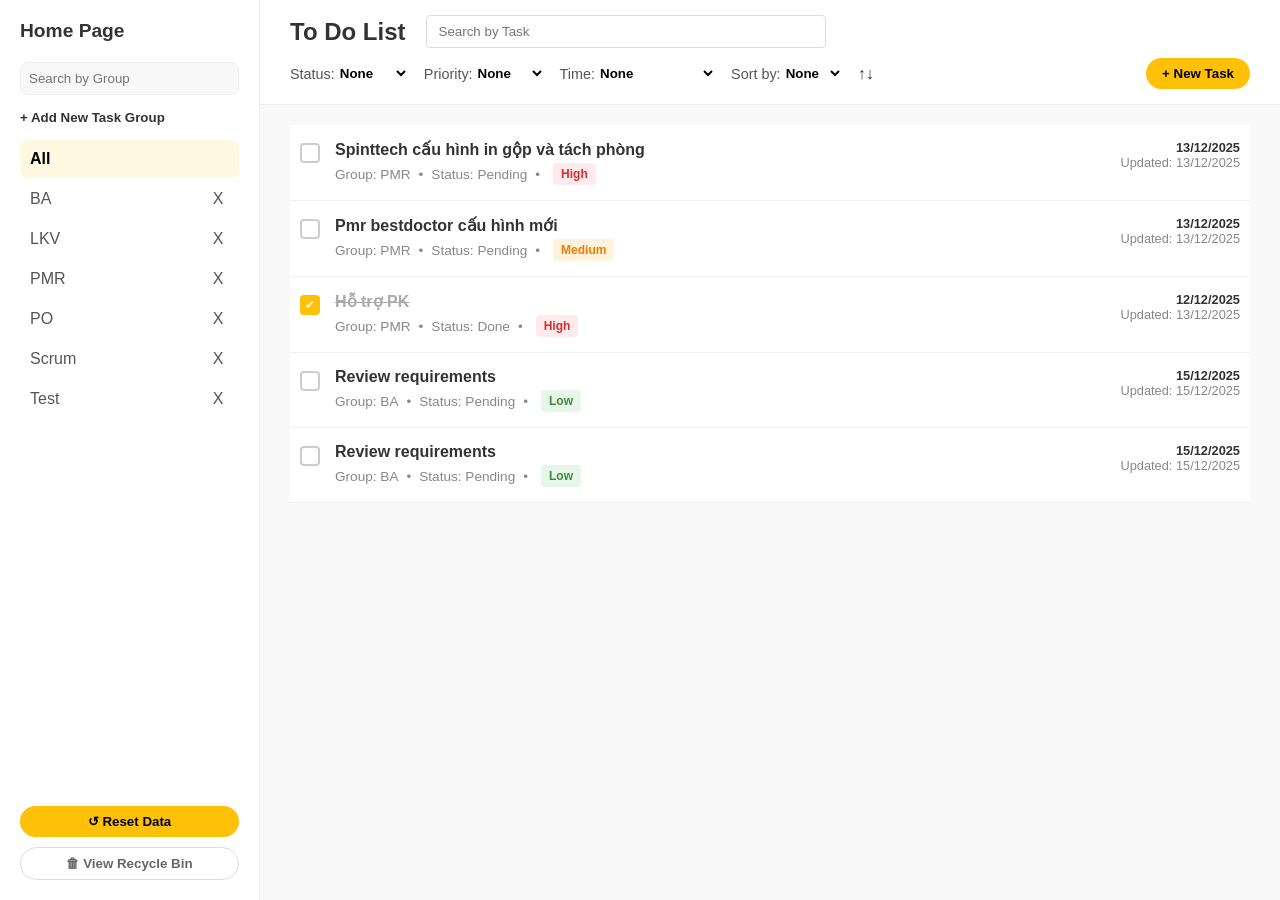
==== index.html @ d9d5146f "Rename demo.html to index.html" ====
<!DOCTYPE html>
<html lang="en">

<head>
    <meta charset="UTF-8">
    <meta name="viewport" content="width=device-width, initial-scale=1.0">
    <title>Demo</title>
    <link rel="stylesheet" href="demo.css">
</head>

<body>
    <aside class="sidebar">
        <div class="brand">
            <span>Home Page</span>
        </div>

        <div class="sidebar-search">
            <input type="text" id="groupSearchInput" placeholder="Search by Group">
        </div>

        <button class="add-group-btn" onclick="openGroupModal()">+ Add New Task Group</button>

        <ul class="group-list" id="groupList">
        </ul>

        <div class="deleted-tasks-btn">
            <button class="btn btn-yellow" style="width: 100%;" onclick="resetAllData()">↺ Reset Data</button>
        </div>

        <div class="deleted-tasks-btn" style="margin-top: 10px;">
            <button class="btn btn-outline" style="width: 100%;" onclick="openRecycleBin()">🗑 View Recycle Bin</button>
        </div>

        <div class="modal-overlay" id="recycleBinModal">
            <div class="modal" style="width: 500px; max-height: 80vh; display: flex; flex-direction: column;">
                <h3>Recycle Bin</h3>
                <div id="recycleBinList"
                    style="flex-grow: 1; overflow-y: auto; margin-bottom: 15px; border-radius: 8px; padding: 10px;">
                </div>
                <div class="modal-actions">
                    <button class="btn btn-red" onclick="deleteAllBinData()">Delete All</button>
                    <button class="btn btn-outline" onclick="closeRecycleBin()">Close</button>
                </div>
            </div>
        </div>
        <div class="modal-overlay" id="confirmationModal">
            <div class="modal" style="width: 400px; display: flex; flex-direction: column;">
                <h3>Confirm Action</h3>
                <div id="confirmationMessage" style="margin-bottom: 20px; color: #555; line-height: 1.5;">
                </div>
                <div class="modal-actions">
                    <button class="btn btn-red" id="confirmBtn">Confirm</button>
                    <button class="btn btn-outline" id="cancelConfirmBtn">Cancel</button>
                </div>
            </div>
        </div>
    </aside>

    <main class="main-content">
        <div class="top-bar">
            <div class="flex items-center">
                <h1 class="page-title">To Do List</h1>
                <div class="search-box">
                    <input type="text" id="taskSearchInput" placeholder="Search by Task">
                </div>
            </div>

            <div class="filter-row">
                <div class="filter-select">
                    Status:
                    <select id="statusFilter">
                        <option value="All">None</option>
                        <option value="Pending">Pending</option>
                        <option value="Done">Done</option>
                    </select>
                </div>
                <div class="filter-select">
                    Priority:
                    <select id="priorityFilter">
                        <option value="All">None</option>
                        <option value="High">High</option>
                        <option value="Medium">Medium</option>
                        <option value="Low">Low</option>
                    </select>
                </div>
                <div class="filter-select">
                    Time:
                    <select id="timeFilter">
                        <option value="All">None</option>
                        <option value="Today">Today</option>
                        <option value="Last7Days">Last 7 days</option>
                        <option value="Last30Days">Last 30 days</option>
                        <option value="LongAgo">A long time ago</option>
                    </select>
                </div>
                <div class="filter-select">
                    Sort by:
                    <select id="sortOption">
                        <option value="None">None</option>
                        <option value="Name">Name</option>
                        <option value="Status">Status</option>
                    </select>
                </div>
                <span id="reverseButton" onclick="reverseOrder()" style="cursor: pointer;">↑↓</span>
                <button class="btn btn-yellow" style="margin-left: auto;" onclick="openTaskPanel()">+ New Task</button>
            </div>
        </div>

        <div class="task-list-container" id="taskListContainer">
        </div>
    </main>

    <div class="side-panel" id="taskPanel">
        <div class="panel-header">
            <h3>Task Detail</h3>
            <button class="close-btn" onclick="closeTaskPanel()">&times;</button>
        </div>

        <div class="form-group">
            <label>Task</label>
            <input type="text" id="inputTaskTitle">
        </div>
        <div class="form-group">
            <label>Description</label>
            <textarea id="inputTaskDesc"></textarea>
        </div>
        <div class="form-group">
            <label>Task Group</label>
            <select id="inputTaskGroup">
            </select>
        </div>
        <div class="form-group">
            <label>Status</label>
            <select id="inputTaskStatus">
                <option value="Pending">Pending</option>
                <option value="Done">Done</option>
            </select>
        </div>
        <div class="form-group">
            <label>Priority</label>
            <select id="inputTaskPriority">
                <option value="High">High</option>
                <option value="Medium">Medium</option>
                <option value="Low">Low</option>
            </select>
        </div>
        <div class="form-group" id="inputTaskDateCont">
            <label>Date Created</label>
            <input type="text" id="inputTaskDate">
        </div>
        <div class="form-group" style="display: none;" id="inputTaskUpdateCont">
            <label>Date Updated</label>
            <input type="text" id="inputTaskUpdate">
        </div>
        <div class="panel-footer">
            <button class="btn btn-outline" onclick="deleteCurrentTask()" id="deleteBtn"
                style="color:red; border-color: #ffebee;">Delete Task</button>
            <div class="panel-actions-right">
                <button class="btn btn-outline" onclick="closeTaskPanel()">Cancel</button>
                <button class="btn btn-yellow" onclick="saveTask()">Save changes</button>
            </div>
        </div>
    </div>

    <div class="modal-overlay" id="groupModal">
        <div class="modal">
            <h3>Add New Task Group</h3>
            <div class="form-group">
                <input type="text" id="newGroupName" placeholder="Group Name">
            </div>
            <div class="modal-actions">
                <button class="btn btn-outline" onclick="closeGroupModal()">Cancel</button>
                <button class="btn btn-yellow" onclick="saveGroup()">Save</button>
            </div>
        </div>
    </div>

    <script src="demo.js"></script>
</body>

</html>
---- demo.css ----
* {
    box-sizing: border-box;
    margin: 0;
    padding: 0;
    font-family: 'Segoe UI', Tahoma, Geneva, Verdana, sans-serif;
}

body {
    background-color: #f9f9f9;
    color: #333;
    height: 100vh;
    display: flex;
    overflow: hidden;
}

.hidden {
    display: none !important;
}

.flex {
    display: flex;
}

.items-center {
    align-items: center;
}

.justify-between {
    justify-content: space-between;
}

.btn {
    border: none;
    cursor: pointer;
    padding: 8px 16px;
    border-radius: 20px;
    font-weight: 600;
    transition: 0.2s;
}

.btn-yellow {
    background-color: #ffc107;
    color: #000;
}

.btn-red {
    background-color: #ff0000;
    color: #000;
}

.btn-yellow:hover {
    background-color: #e0a800;
}

.btn-outline {
    background: transparent;
    border: 1px solid #ddd;
    color: #666;
}

.btn-outline:hover {
    background: #eee;
}

.btn-red:hover {
    background-color: #d32f2f;
}

.badge {
    padding: 4px 8px;
    border-radius: 4px;
    font-size: 0.75rem;
    font-weight: bold;
    margin-left: 5px;
}

.p-high {
    color: #d32f2f;
    background-color: #ffebee;
}

.p-medium {
    color: #f57c00;
    background-color: #fff3e0;
}

.p-low {
    color: #388e3c;
    background-color: #e8f5e9;
}

.sidebar {
    width: 260px;
    background: white;
    border-right: 1px solid #eee;
    display: flex;
    flex-direction: column;
    padding: 20px;
    height: 100%;
}

.brand {
    font-size: 1.2rem;
    font-weight: bold;
    margin-bottom: 20px;
    display: flex;
    align-items: center;
    gap: 10px;
}

.sidebar-search input {
    width: 100%;
    padding: 8px;
    border: 1px solid #eee;
    border-radius: 8px;
    background: #f8f8f8;
    margin-bottom: 15px;
}

.add-group-btn {
    color: #333;
    background: none;
    border: none;
    font-weight: 600;
    cursor: pointer;
    text-align: left;
    margin-bottom: 15px;
    display: block;
    width: 100%;
}

.add-group-btn:hover {
    color: #000;
    text-decoration: underline;
}

.group-list {
    list-style: none;
    flex-grow: 1;
    overflow-y: auto;
}

.group-item {
    padding: 10px;
    cursor: pointer;
    border-radius: 8px;
    display: flex;
    justify-content: space-between;
    color: #555;
    margin-bottom: 2px;
}

.group-item:hover {
    background-color: #d8d6d6;
}

.group-item.active {
    background-color: #fff8e1;
    color: #000;
    font-weight: 600;
}

.deleted-tasks-btn {
    margin-top: auto;
    width: 100%;
    text-align: center;
}

.main-content {
    flex-grow: 1;
    display: flex;
    flex-direction: column;
    padding: 0;
    position: relative;
}

.top-bar {
    padding: 15px 30px;
    background: white;
    border-bottom: 1px solid #eee;
}

.page-title {
    font-size: 1.5rem;
    font-weight: bold;
    margin-right: 20px;
}

.filter-row {
    display: flex;
    align-items: center;
    gap: 15px;
    flex-wrap: wrap;
    margin-top: 10px;
}

.search-box {
    flex-grow: 1;
    max-width: 400px;
}

.search-box input {
    width: 100%;
    padding: 8px 12px;
    border: 1px solid #ddd;
    border-radius: 4px;
}

.filter-select {
    display: flex;
    align-items: center;
    gap: 1px;
    font-size: 0.9rem;
    color: #555;
}


.filter-select select {
    border: none;
    background: transparent;
    font-weight: 600;
    cursor: pointer;
    outline: none;
}

.task-list-container {
    padding: 20px 30px;
    overflow-y: auto;
    flex-grow: 1;
}

.task-item {
    background: white;
    border-bottom: 1px solid #f0f0f0;
    padding: 15px 10px;
    display: flex;
    align-items: flex-start;
    gap: 15px;
    transition: 0.2s;
    cursor: pointer;
}

.task-item:hover {
    background-color: #d8d6d6;
}

.checkbox {
    width: 20px;
    height: 20px;
    border: 2px solid #ccc;
    border-radius: 4px;
    cursor: pointer;
    display: flex;
    align-items: center;
    justify-content: center;
    margin-top: 3px;
    flex-shrink: 0;
}

.checkbox.checked {
    background-color: #ffc107;
    border-color: #ffc107;
}

.checkbox.checked::after {
    content: '✔';
    color: white;
    font-size: 12px;
}

.task-content {
    flex-grow: 1;
}

.task-title {
    font-weight: 600;
    font-size: 1rem;
    color: #333;
    margin-bottom: 4px;
}

.task-meta {
    font-size: 0.85rem;
    color: #888;
    display: flex;
    align-items: center;
    gap: 8px;
    flex-wrap: wrap;
}

.task-date {
    margin-left: auto;
    font-size: 0.85rem;
    color: #999;
    white-space: nowrap;
}

.side-panel {
    position: fixed;
    top: 0;
    right: -450px;
    width: 400px;
    height: 100%;
    background: white;
    box-shadow: -5px 0 15px rgba(0, 0, 0, 0.05);
    padding: 25px;
    transition: right 0.3s ease;
    z-index: 100;
    display: flex;
    flex-direction: column;
}

.side-panel.open {
    right: 0;
}

.panel-header {
    display: flex;
    justify-content: space-between;
    align-items: center;
    margin-bottom: 20px;
}

.close-btn {
    background: none;
    border: none;
    font-size: 1.5rem;
    cursor: pointer;
}

.form-group {
    margin-bottom: 15px;
}

.form-group label {
    display: block;
    font-size: 0.85rem;
    font-weight: 600;
    margin-bottom: 5px;
    color: #555;
}

.form-group input,
.form-group select,
.form-group textarea {
    width: 100%;
    padding: 10px;
    border: 1px solid #eee;
    border-radius: 6px;
    background: #fafafa;
    outline: none;
}

.form-group textarea {
    height: 80px;
    resize: none;
}

.panel-footer {
    margin-top: auto;
    display: flex;
    justify-content: space-between;
    gap: 10px;
    border-top: 1px solid #eee;
    padding-top: 20px;
}

.panel-actions-right {
    display: flex;
    gap: 10px;
}

.modal-overlay {
    position: fixed;
    top: 0;
    left: 0;
    width: 100%;
    height: 100%;
    background: rgba(0, 0, 0, 0.3);
    display: flex;
    justify-content: center;
    align-items: center;
    z-index: 200;
    opacity: 0;
    pointer-events: none;
    transition: 0.2s;
}

.modal-overlay.show {
    opacity: 1;
    pointer-events: auto;
}

.modal {
    background: white;
    padding: 25px;
    border-radius: 10px;
    width: 350px;
    box-shadow: 0 10px 25px rgba(0, 0, 0, 0.1);
}

.modal h3 {
    margin-bottom: 15px;
}

.modal-actions {
    display: flex;
    justify-content: flex-end;
    gap: 10px;
    margin-top: 20px;
}

.deleteGroupBtn {
    width: 11%;
    height: 8%;
    border-radius: 50%;
    align-content: center;
    text-align: center;
}

.deleteGroupBtn:hover {
    color: #d32f2f;
    transition: 0.5s;
}
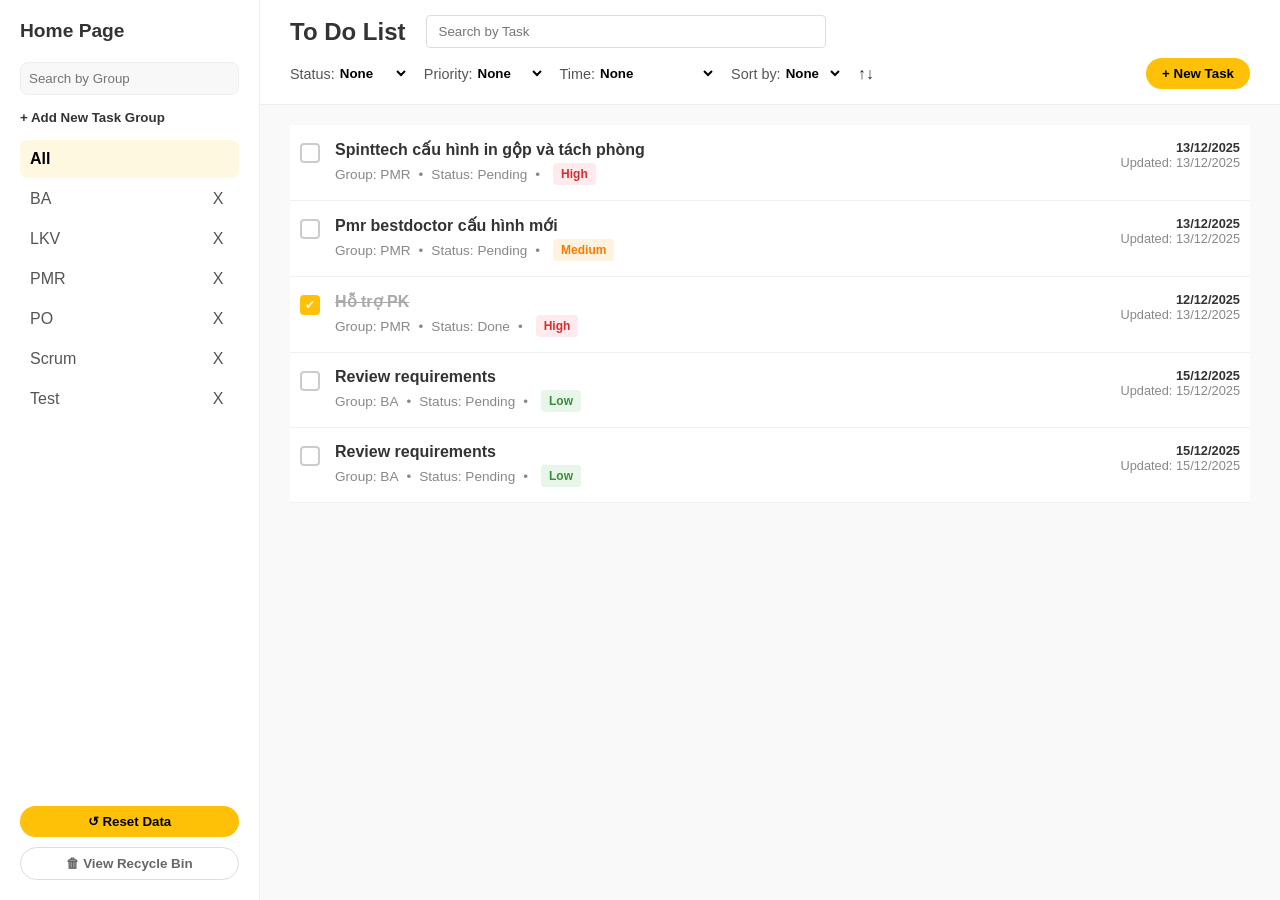
==== commit 4da57ee3: "Add files via upload" ====
--- a/index.html
+++ b/index.html
@@ -178,4 +178,4 @@
     <script src="demo.js"></script>
 </body>
 
-</html>
+</html>
